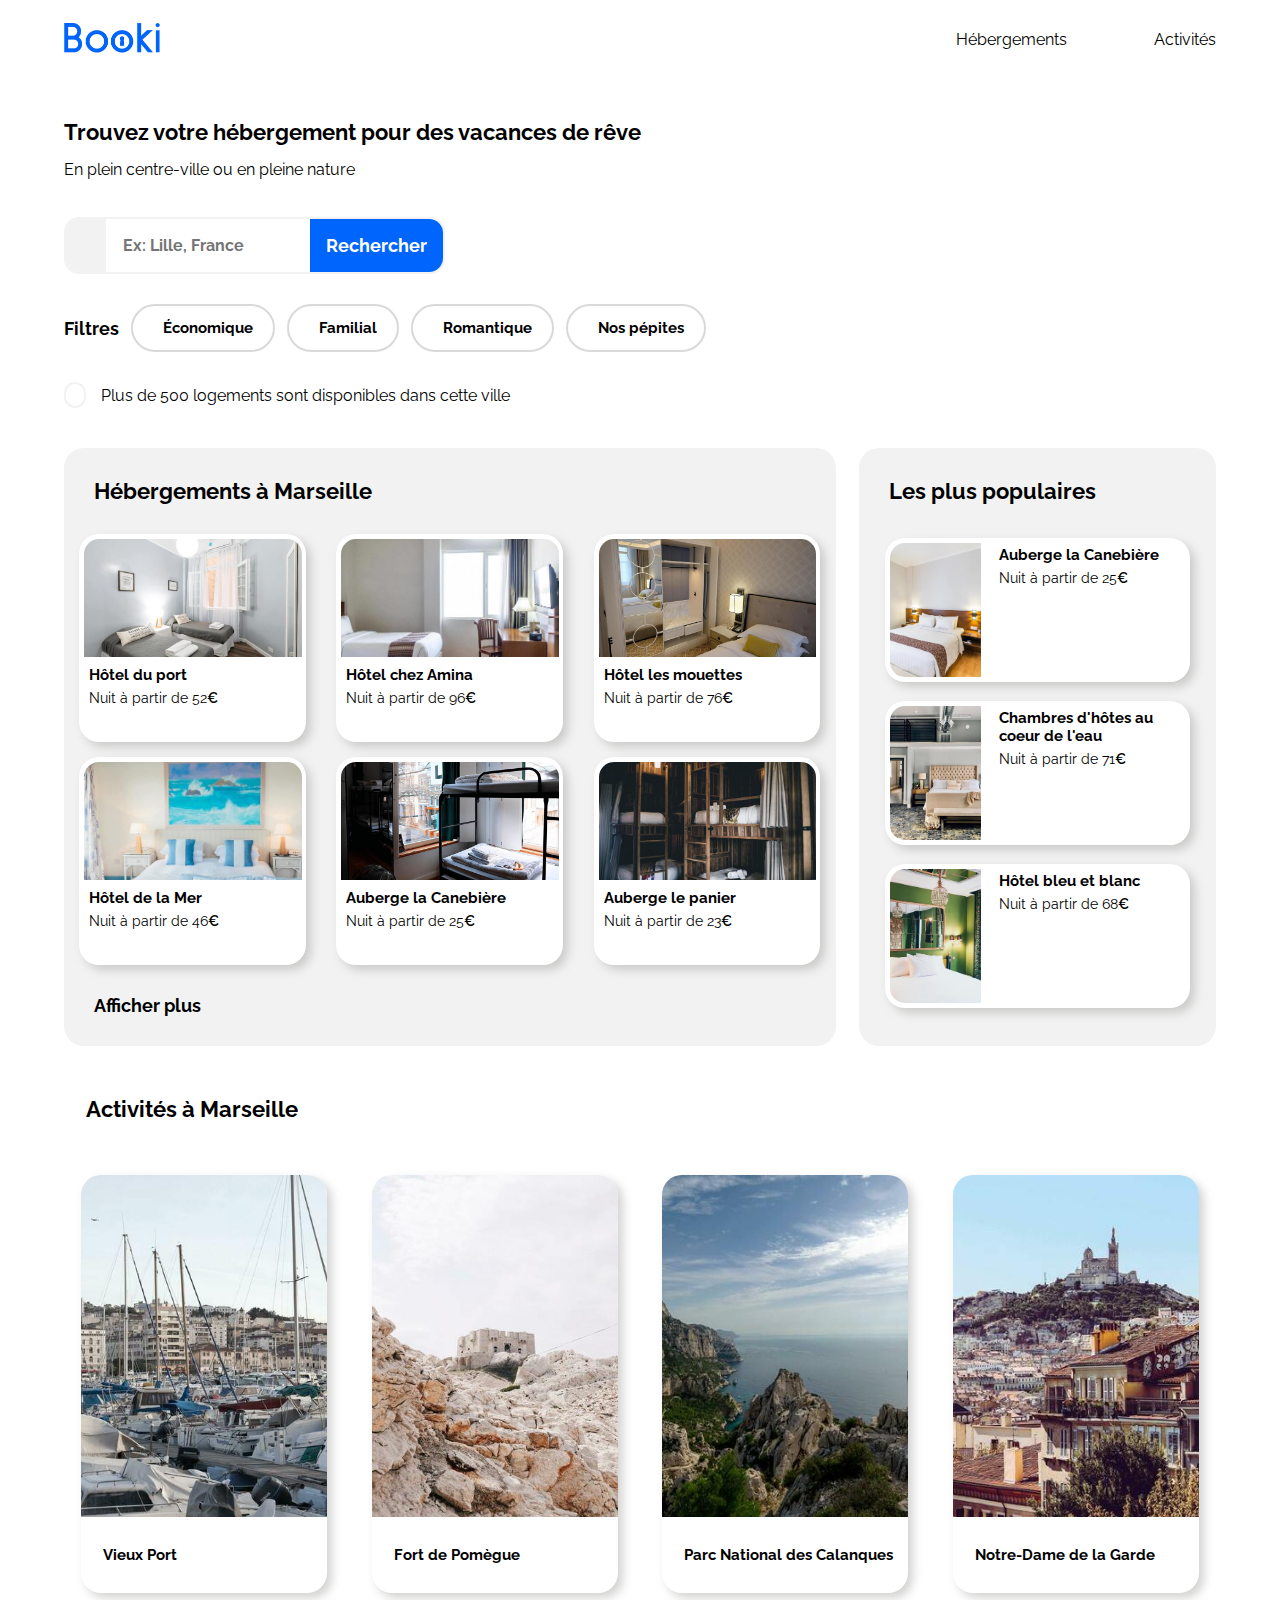
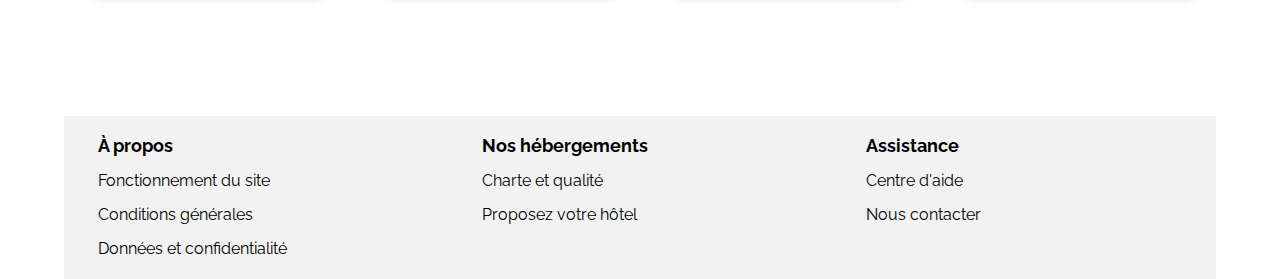
==== index.html @ 296f61d5 "Rename index_P1.html to index.html" ====
<!DOCTYPE html>

    <html lang="fr">

    <head>
        <meta charset="UTF-8">
        <meta name="viewport" content="width=device-width, initial-scale=1.0">
        <title>Booki - Hébergements et activités</title>
        <link href="styles_P1.css" rel="stylesheet">
        <link rel="preconnect" href="https://fonts.googleapis.com">
        <link rel="preconnect" href="https://fonts.gstatic.com" crossorigin>
        <link href="https://fonts.googleapis.com/css2?family=Raleway:wght@300;400;500;600;700&display=swap" rel="stylesheet">
        <link rel="stylesheet" href="https://cdnjs.cloudflare.com/ajax/libs/font-awesome/6.4.0/css/all.min.css" integrity="sha512-iecdLmaskl7CVkqkXNQ/ZH/XLlvWZOJyj7Yy7tcenmpD1ypASozpmT/E0iPtmFIB46ZmdtAc9eNBvH0H/ZpiBw==" crossorigin="anonymous" referrerpolicy="no-referrer">

    </head>
    <body>
        <header>
            <nav class="nav_barre">
                <div>
                    <a href="index_P1.html">
                        <img src="images/logo/Booki.png" alt="logo de l'entreprise Booki" class="logo">
                    </a>
                </div>
                <ul class="onglets">
                    <li><a href="#hebergements">Hébergements</a></li>
                    <li><a href="#activites">Activités</a></li>
                </ul>
            </nav>
        </header>
        <main>
            <section class="section-1">
                <div>
                    <h1>Trouvez votre hébergement pour des vacances de rêve</h1>
                    <p>En plein centre-ville ou en pleine nature</p><br>
                </div><br>
                <form method="get">
                    <i class="fa-solid icon-black fa-location-dot fa-lg"></i>
                    <label for="ville"></label>
                    <input class="border" type="text" name="ville" id="ville" placeholder="Ex: Lille, France" size="25" maxlength="25">
                    <input class="cta" type="submit" value="Rechercher">
                    <div class="cta-magnifying-glass">
                        <input type="submit" value="">
                        <i class="fa-solid fa-magnifying-glass fa-lg"></i>
                    </div>
                </form>

                <div class="mes-filtres">
                    <h3>Filtres</h3>
                    <div class="filtre-flexbox">
                        <button type="button"><i class="fa-solid icon-blue fa-money-bill-wave filter-color fa-lg"></i>Économique</button>
                        <button type="button"><i class="fa-solid icon-blue fa-person fa-lg"></i>Familial</button>
                    </div>
                    <div class="filtre-flexbox">
                        <button type="button"><i class="fa-solid icon-blue fa-heart fa-lg"></i>Romantique</button>
                        <button type="button"><i class="fa-solid icon-blue fa-fire fa-lg"></i>Nos pépites</button>
                    </div> 
                </div>

                <div class="point-info">
                    <i class="fa-solid fa-info fa-sm icon-blue"></i>
                    <p>  Plus de 500 logements sont disponibles dans cette ville</p>
                </div>
            </section>

            <section class="section-2">
                <div class="div-hebergement" id="hebergements">
                    <h2>Hébergements à Marseille</h2>
                    <div class="card-photos-hotels">
                        <a href="#" class="card1">
                            <article>
                                <img src="images/herbergements/fred-kleber.jpg" alt="Hôtel du port à Marseille">
                                <div class="text-card">
                                    <h5>Hôtel du port</h5>
                                    <p>Nuit à partir de 52<strong>€</strong></p>
                                    <div><i class="fa-solid icon-blue fa-star fa-sm"></i><i class="fa-solid icon-blue fa-star fa-sm"></i><i class="fa-solid icon-blue fa-star fa-sm"></i><i class="fa-solid icon-blue fa-star fa-sm icon-blue"></i><i class="fa-solid fa-star fa-sm icon-grey"></i></div>
                                </div>
                            </article>
                        </a>
                        <a href="#" class="card2">
                            <article>
                                <img src="images/herbergements/febrian-zakaria.jpg" alt="Hôtel chez Amina à Marseille">
                                <div class="text-card">
                                    <h5>Hôtel chez Amina</h5>
                                    <p>Nuit à partir de 96<strong>€</strong></p>
                                <div><i class="fa-solid icon-blue fa-star fa-sm"></i><i class="fa-solid icon-blue fa-star fa-sm"></i><i class="fa-solid icon-blue fa-star fa-sm"></i><i class="fa-solid icon-blue fa-star fa-sm"></i><i class="fa-solid fa-star fa-sm icon-grey"></i></div>
                                </div>
                            </article>
                        </a>
                        <a href="#" class="card3">
                            <article>
                                <img src="images/herbergements/reisetopia.jpg" alt="Hôtel les mouettes à Marseille">
                                <div class="text-card">
                                    <h5>Hôtel les mouettes</h5>
                                    <p>Nuit à partir de 76<strong>€</strong></p>
                                    <div><i class="fa-solid icon-blue fa-star fa-sm"></i><i class="fa-solid icon-blue fa-star fa-sm"></i><i class="fa-solid icon-blue fa-star fa-sm"></i><i class="fa-solid icon-blue fa-star fa-sm"></i><i class="fa-solid fa-star fa-sm icon-grey"></i></div>
                                </div>
                            </article>
                        </a>
                        <a href="#" class="card4">
                            <article>
                                <img src="images/herbergements/annie-spratt.jpg" alt="Hôtel de la mer à Marseille">
                                <div class="text-card">    
                                    <h5>Hôtel de la Mer</h5>
                                    <p>Nuit à partir de 46<strong>€</strong></p>
                                    <div><i class="fa-solid icon-blue fa-star fa-sm"></i><i class="fa-solid icon-blue fa-star fa-sm"></i><i class="fa-solid icon-blue fa-star fa-sm"></i><i class="fa-solid icon-blue fa-star fa-sm"></i><i class="fa-solid fa-star fa-sm icon-grey"></i></div>
                                </div>
                            </article>
                        </a>
                        <a href="#" class="card5">
                            <article>
                                <img src="images/herbergements/marcus-loke.jpg" alt="Auberge de la Canebière">
                                <div class="text-card">    
                                    <h5>Auberge la Canebière</h5>
                                    <p>Nuit à partir de 25<strong>€</strong></p>
                                    <div><i class="fa-solid icon-blue fa-star fa-sm"></i><i class="fa-solid icon-blue fa-star fa-sm"></i><i class="fa-solid icon-blue fa-star fa-sm"></i><i class="fa-solid icon-blue fa-star fa-sm"></i><i class="fa-solid fa-star fa-sm icon-grey"></i></div>
                                </div>
                            </article>
                            </a>
                        <a href="#" class="card6">
                            <article>
                                <img src="images/herbergements/nicate-lee.jpg" alt="Auberge le panier à Marseille">
                                <div class="text-card">    
                                    <h5>Auberge le panier</h5>
                                    <p>Nuit à partir de 23<strong>€</strong></p>
                                    <div><i class="fa-solid icon-blue fa-star fa-sm"></i><i class="fa-solid icon-blue fa-star fa-sm"></i><i class="fa-solid icon-blue fa-star fa-sm"></i><i class="fa-solid icon-blue fa-star fa-sm"></i><i class="fa-solid fa-star fa-sm icon-grey"></i></div>
                                </div>
                            </article>
                        </a>
                    </div>
                    <h3>Afficher plus</h3>
                </div>
                <div class="div-populaires">
                    <div class="title-right">
                        <h2>Les plus populaires</h2>
                        <i class="fa-solid icon-blue fa-chart-line fa-xl"></i>
                    </div>
                    <div class="card-droite">
                        <a href="#">
                            <article>
                                <img src="images/herbergements/febrian-zakaria2.jpg" alt="Hôtel bleu et blanc à Marseille">
                                <div class="texte-card-droite">   
                                    <div>
                                        <h5>Auberge la Canebière</h5>
                                        <p>Nuit à partir de 25<strong>€</strong></p>
                                    </div>
                                <div><i class="fa-solid icon-blue fa-star fa-sm "></i><i class="fa-solid icon-blue fa-star fa-sm"></i><i class="fa-solid icon-blue fa-star fa-sm"></i><i class="fa-solid icon-blue fa-star fa-sm"></i><i class="fa-solid fa-star fa-sm icon-grey"></i></div>
                                </div>
                            </article>
                        </a>
                        <a href="#">
                            <article>
                                <img src="images/herbergements/aw-creative.jpg" alt="Chambres d'hôtes au coeur de l'eau à Marseille">
                                <div class="texte-card-droite">   
                                    <div>
                                        <h5>Chambres d'hôtes au coeur de l'eau</h5>
                                        <p>Nuit à partir de 71<strong>€</strong></p>
                                    </div>
                                    <div><i class="fa-solid icon-blue fa-star fa-sm"></i><i class="fa-solid icon-blue fa-star fa-sm"></i><i class="fa-solid icon-blue fa-star fa-sm"></i><i class="fa-solid icon-blue fa-star fa-sm"></i><i class="fa-solid fa-star fa-sm icon-grey"></i></div>
                                </div>
                            </article>
                        </a>
                        <a href="#">
                            <article>
                                <img src="images/herbergements/emile-guillemot.jpg" alt="Auberge la Canebière à Marseille">
                                <div class="texte-card-droite">
                                    <div>
                                        <h5>Hôtel bleu et blanc</h5>
                                        <p>Nuit à partir de 68<strong>€</strong></p>
                                    </div>
                                    <div><i class="fa-solid icon-blue fa-star fa-sm"></i><i class="fa-solid icon-blue fa-star fa-sm"></i><i class="fa-solid icon-blue fa-star fa-sm"></i><i class="fa-solid icon-blue fa-star fa-sm"></i><i class="fa-solid fa-star fa-sm icon-grey"></i></div>
                                </div>
                            </article>
                        </a>    
                    </div>
                </aside>
            </section>

            <section class="section-3">
                <h2 id="activites">Activités à Marseille</h2>
                <div class="liens-activites">
                    <a href="#" class="photos-titres-section3">
                        <img src="images/activites/reno-laithienne.jpg" alt="Vieux Port de Marseille">
                        <h5>Vieux Port</h5>
                    </a>
                    <a href="#" class="photos-titres-section3">
                        <img src="images/activites/paul-hermann.jpg" alt="Fort de Pomègue à Marseille">
                        <h5>Fort de Pomègue</h5>
                    </a>
                    <a href="#" class="photos-titres-section3">
                        <img src="images/activites/kilyan-sockalingum.jpg" alt="Parc National des Calanques à Marseille">
                        <h5>Parc National des Calanques</h5>
                    </a>
                    <a href="#" class="photos-titres-section3">
                        <img src="images/activites/florian-wehde.jpg" alt="Notre-Dame de la Garde à Marseille">
                        <h5>Notre-Dame de la Garde</h5>
                    </a>
                </div>
            </section>
        </main>
        <footer>
            <div class="div-footer">
                <h3>À propos</h3>
                <p>Fonctionnement du site</p>
                <p>Conditions générales</p>
                <p>Données et confidentialité</p>
            </div>
            <div class="div-footer">
                <h3>Nos hébergements</h3>
                <p>Charte et qualité</p>
                <p>Proposez votre hôtel</p>
            </div>
            <div class="div-footer">
                <h3>Assistance</h3>
                <p>Centre d'aide</p>
                <p>Nous contacter</p>
            </div>    
        </footer>
    </body>
    </html>
---- styles_P1.css ----
* {
    font-family: 'Raleway', sans-serif;
    margin : 0;
}

body {
    font-family: 'Raleway', sans-serif;
    margin:auto;
}

main {
    padding-bottom: 30px;
}

h1 {
    font-size: 22px;
    font-weight: 700;
}

h2 {
    font-size: 22px;
    font-weight: 700;
}

h3 {
    font-size: 18px;
    font-weight: 700;
}

h4 {
    font-size: 17px;
    font-weight: 700;
}

h5 {
    font-size: 15.4px;
    font-weight: 700;
}

p {
    font-size: 16px;
    font-weight: 400;
}

strong {
    font-weight: 600;
}

.icon-blue {
    color: #0065FC;
}

.icon-black {
    color: #000000;
}

.icon-grey {
    color: #f5f5f5;
}

.logo {
    height: 30px;
}

.nav_barre {
    width: 90%;
    height: 79px;
    display: flex;
    flex-direction: row;
    justify-content: space-between;
    align-items: center;
    margin: auto;
}

ul {
    width: 260px;
    display:flex;
    flex-direction: row;
    justify-content: space-between;
    align-items: center;
    list-style-type :none;
    padding: 0;
}

li :hover {
    color : #0065FC;
    padding-top: 28px;
    border-top :2px #0065FC solid;
}

a {
    text-decoration: none;
    color: black;
}

.section-1 {
    width: 90%;
    margin: auto;
    padding-top: 40px;
}

.section-1 h1 {
    padding-bottom: 15px;
}

form {
    width: 377px;
    display: flex;
    border-radius: 15px;
    border: 2px solid #F2F2F2;
}

.border {
    width: 50%;
    padding: 17px;
    border: none;
    font-size: 16px;
    font-weight: 700;
}

.fa-location-dot {
    background-color: #F2F2F2;
    border-top-left-radius: 13px;
    border-bottom-left-radius: 13px;
    padding: 25px 20px 25px 20px;
}

.fa-info {
    size: 3px;
    border: 2px solid #F2F2F2;
    padding: 11px 9px 11px 9px;
    border-radius: 80px;
}

.cta {
    background-color: #0065FC;
    font-weight: 700;
    font-size: 18px;
    color: white;
    border: none;
    border-top-right-radius: 14px;
    border-bottom-right-radius: 14px;
    padding: 16px;
    width: 38%;
}

.mes-filtres button {
    padding: 13px 20px 13px 20px;
    background: white;
    border-radius: 40px;
    font-family: 'Raleway', sans-serif;
    font-size: 15px;
    font-weight: 700;
    display: inline-block;
    color:black;
    text-decoration: none;
    outline: none;
    border: 2px solid #dad9d9;
}

.mes-filtres button:hover {
    background-color: #DEEBFF;
}

.mes-filtres {
    display: flex;
    flex-direction: row; 
    gap: 12px;
    align-items: center;
    font-weight: 800;
    padding: 30px 0px 30px 0px;
}

.filtre-flexbox {
    display: flex;
    gap: 12px;
}

.mes-filtres i {
    padding-right: 10px;
}

.point-info {
    display: flex;
    flex-direction: row;
    align-items: center;
    padding-bottom: 20px;
}

.point-info p {
    padding-left: 15px;
}

.section-2 {
    width: 90%;
    display: flex;
    flex-direction: row;
    justify-content: space-between;
    flex-wrap: wrap;
    margin: auto;
    padding-top: 20px;
}

.div-hebergement {
    width: 67%;
    display: flex;
    flex-direction: column;
    align-items: flex-start;
    background-color: #F2F2F2;
    border-radius: 20px;
}

.div-hebergement h2, .div-hebergement h3 {
    margin: 30px;
    padding: inherit;
}

.card-photos-hotels a {
    width: 30%;
    height: 208px;
    display: flex;
    flex-direction: column;
    border: none;
    border-radius: 20px;
    background-color: white;
    box-shadow: 5px 5px 10px rgba(144, 144, 142, 0.4);
    font-family: 'Raleway', sans-serif;
}

.card-photos-hotels img {
    object-fit: cover;
    width: 96%;
    height: 118px;
    border-top-left-radius: 20px;
    border-top-right-radius: 20px;
    padding: 5px;
}

.card-photos-hotels {
    width: 98%;
    display: flex;
    flex-direction: row;
    gap: 15px;
    margin: auto;
    justify-content: space-around;
    flex-wrap:wrap;
}

.card-photos-hotels p {
    font-size: 14px;
    font-weight: 400;
}

.text-card {
    display: flex;
    flex-direction: column;
    justify-content: space-between;
    align-items: flex-start;
    margin: 0px 7px 7px 7px;
    padding-left: 3px;
    gap: 6px;
}

.div-populaires {
    width: 31%;
    background-color:#F2F2F2;
    border-radius: 20px;
    display: flex;
    flex-direction: column;
    align-items: center;
    justify-content: space-between;
}

.card-droite {
    width: 95%;
    height: 490px;
    display: flex; 
    flex-direction: column;
    padding-bottom: 28px;
    justify-content: space-around;
}

.card-droite article {
    width: 90%;
    height: 144px;
    display: flex;
    flex-direction: row;
    border-radius: 20px;
    background-color: white;
    box-shadow: 5px 5px 10px rgba(144, 144, 142, 0.4);
    font-family: 'Raleway', sans-serif;
    margin: auto;
}

.card-droite img {
    object-fit: cover;
    width: 30%;
    height: 93%;
    padding: 5px 0px 5px 5px;
    border-bottom-left-radius: 20px;
    border-top-left-radius: 20px;
}

.texte-card-droite {
    display: flex;
    flex-direction: column;
    align-items: flex-start;
    padding-left: 10px;
    justify-content: space-between;
    margin: 8px;
}

.texte-card-droite p {
    padding-top: 6px;
    font-size: 14px;
}

.title-right {
    width: 83%;
    height: 26px;
    display: flex;
    flex-direction: row;
    align-items: center;
    justify-content: space-between;
    padding: 30px 20px 0px 20px;
}

.section-3 {
    width: 92%;
    height: 520px;
    display: flex;
    flex-direction: column;
    margin: auto;
    align-items: flex-start;
    justify-content: space-around;
    padding: 50px 0px 70px 0px;
}

.section-3 h2 {
    padding: 0px 0px 30px 35px;
}

.liens-activites {
    width: 95%;
    display: flex;
    flex-direction: row;
    justify-content: space-between;
    border-radius: 20px;
    flex-wrap: wrap;
    margin: auto;
}

.liens-activites img {
    object-fit: cover;
    width: 100%;
    height: 82%;
    border-top-left-radius: 20px;
    border-top-right-radius: 20px;
}

.photos-titres-section3 {
    display:flex;
    flex-wrap: wrap;
    width: 22%;
    height: 100%;
    box-shadow: 5px 5px 10px rgba(144, 144, 142, 0.4);
    border-radius: 20px;
}

.photos-titres-section3 h5 {
    padding-left: 7px;
    margin: 15px;
}

footer {
    width: 90%;
    height: 163px;
    display: flex;
    flex-direction: row;
    background-color: #F2F2F2;
    margin:auto;
}

.div-footer {
    padding: 19px;
    width: 95%;
    display: flex;
    flex-direction: column;
    align-items: flex-start;
}

.div-footer h3, .div-footer p {
    padding: 0px 0px 15px 15px;
}


@media all and (min-width: 1440px){
    body {
        width: 1440px;
    }
}

@media all and (min-width: 768px) {
    .cta-magnifying-glass {
        display: none;
    }
}

@media all and (min-width: 768px) and (max-width: 1024px) {    
    h3 {
        font-size: 16px;
    }

    .section-2 {
        flex-direction: column;
        gap: 50px;
    }

    .card-droite {
        flex-direction: row;
    }

    .div-hebergement {
        width: 100%;
    }

    .card-photos-hotels img {
        padding: 4.5px;
    }

    .title-right {
        width: 93%;
        padding: 20px 20px 0px 20px
    }

    .div-populaires {
        width: 100%;
        height: 252px;
        align-items: flex-start;
    }

    .card-droite {
        width: 100%;
        padding-bottom: inherit;
        padding-top: 25px;
    }

    .card-droite a {
        width: 34%;
        height: 146px;
    }

    .card-droite img {
        width: 91px;
    }

    .section-3 {
        padding-top: 50px;
        width: 85%;
        height: 390px;
    }

    .section-3 h2 {
        padding: 0px;
    }

    .photos-titres-section3 {
        width: 23%;
        height: 270px;
    }

    .liens-activites {
        width: 100%;
    }

    .liens-activites img {
        width: 100%;
        height: 75%;
    }
}

@media all and (max-width: 768px) {    
    h4 {
        font-size: 14px;
    }

    header {
        width: 100%;
    }

    .nav_barre {
        height: 115px;
        width: 100%;
        flex-direction: column;
    }

    .nav_barre div {
        padding: 30px;
    }

    ul {
        width:100%;
        height: 36px;
        align-items: flex-start;
    }

    li {
        width: 50%;
        display: inline-flex;
        justify-content: space-around;
    }

    .logo {
        height: 19px;
    }

    li :hover {
        width: 100%;
        border-bottom: 2px #0065FC solid;
        border-top: none;
        display: inline-flex;
        justify-content: space-around;
        padding: 0px 0px 13px 0px
    }

    form {
        width: 100%;
    }

    .border {
        width: inherit;
    }
    
    .cta {
        display: none;
    }

    .cta-magnifying-glass {
        width: 52px;
        height: 52px;
        color: #ffffff;
        background-color: #0065FC;
        border-radius: 13px;
        border: none;
    }

    .cta-magnifying-glass input {
        display: none;
    }

    .fa-magnifying-glass {
        color: #ffffff;
        padding: 25px 20px 25px 17px;
    }

    .mes-filtres {
        flex-direction: column;
        align-items: flex-start;
        height: 161px;
        justify-content: space-around;
    }

    .filtre-flexbox{
        width: 100%;
    }

    button {
        width: 49%;
    }

    .section-1 {
        padding-top: 40px;
    }

    .section-2 {
        width: 100%;
        flex-direction: column-reverse;
        gap: 15px;
    }

    .div-populaires {
        width: 100%;
        height: 579px;
        border-radius: inherit;
    }

    .div-hebergement {
        width: 100%;
        background-color: white;
    }

    .title-right {
        width: 90%;
        padding-bottom: 20px;
    }

    .card-droite {
        width: 100%;
    }

    .card-photos-hotels {
        width: 92%;
        flex-direction: column;
    }

    .card-photos-hotels a {
        width: 100%;
    }

    .card-photos-hotels img{
        width: 97%;
        padding-left: 6px;
    }

    .text-card {
        padding-left: 10px;
    }

    .section-3 {
        padding: inherit;
        padding-top: 20px;
        width: 90%;
        height: 975px;
    }

    .section-3 h2 {
        padding: 0px 0px 0px 10px;
    }

    .liens-activites {
        width: 98%;
        height: 90%;
        flex-direction: column;
    }

    .photos-titres-section3 {
        width: 100%; 
        height: 200px;
    }

    .liens-activites img {
        height: 75%;
    }

    footer {
        width: 100%;
        height: inherit;
        flex-direction: column;
    }

    .div-footer h2, .div-footer p {
        padding-bottom: inherit;
    }

    /* Pour l'ordre des cartes, comme sur la mquette */

    .card1 {
        order: 1;
    }

    .card2 {
        order: 6;
    }

    .card3 {
        order: 3;
    }
    
    .card4 {
        order: 4;
    }

    .card5 {
        order: 2;
    }
    
    .card6 {
        order: 5;
    }
}
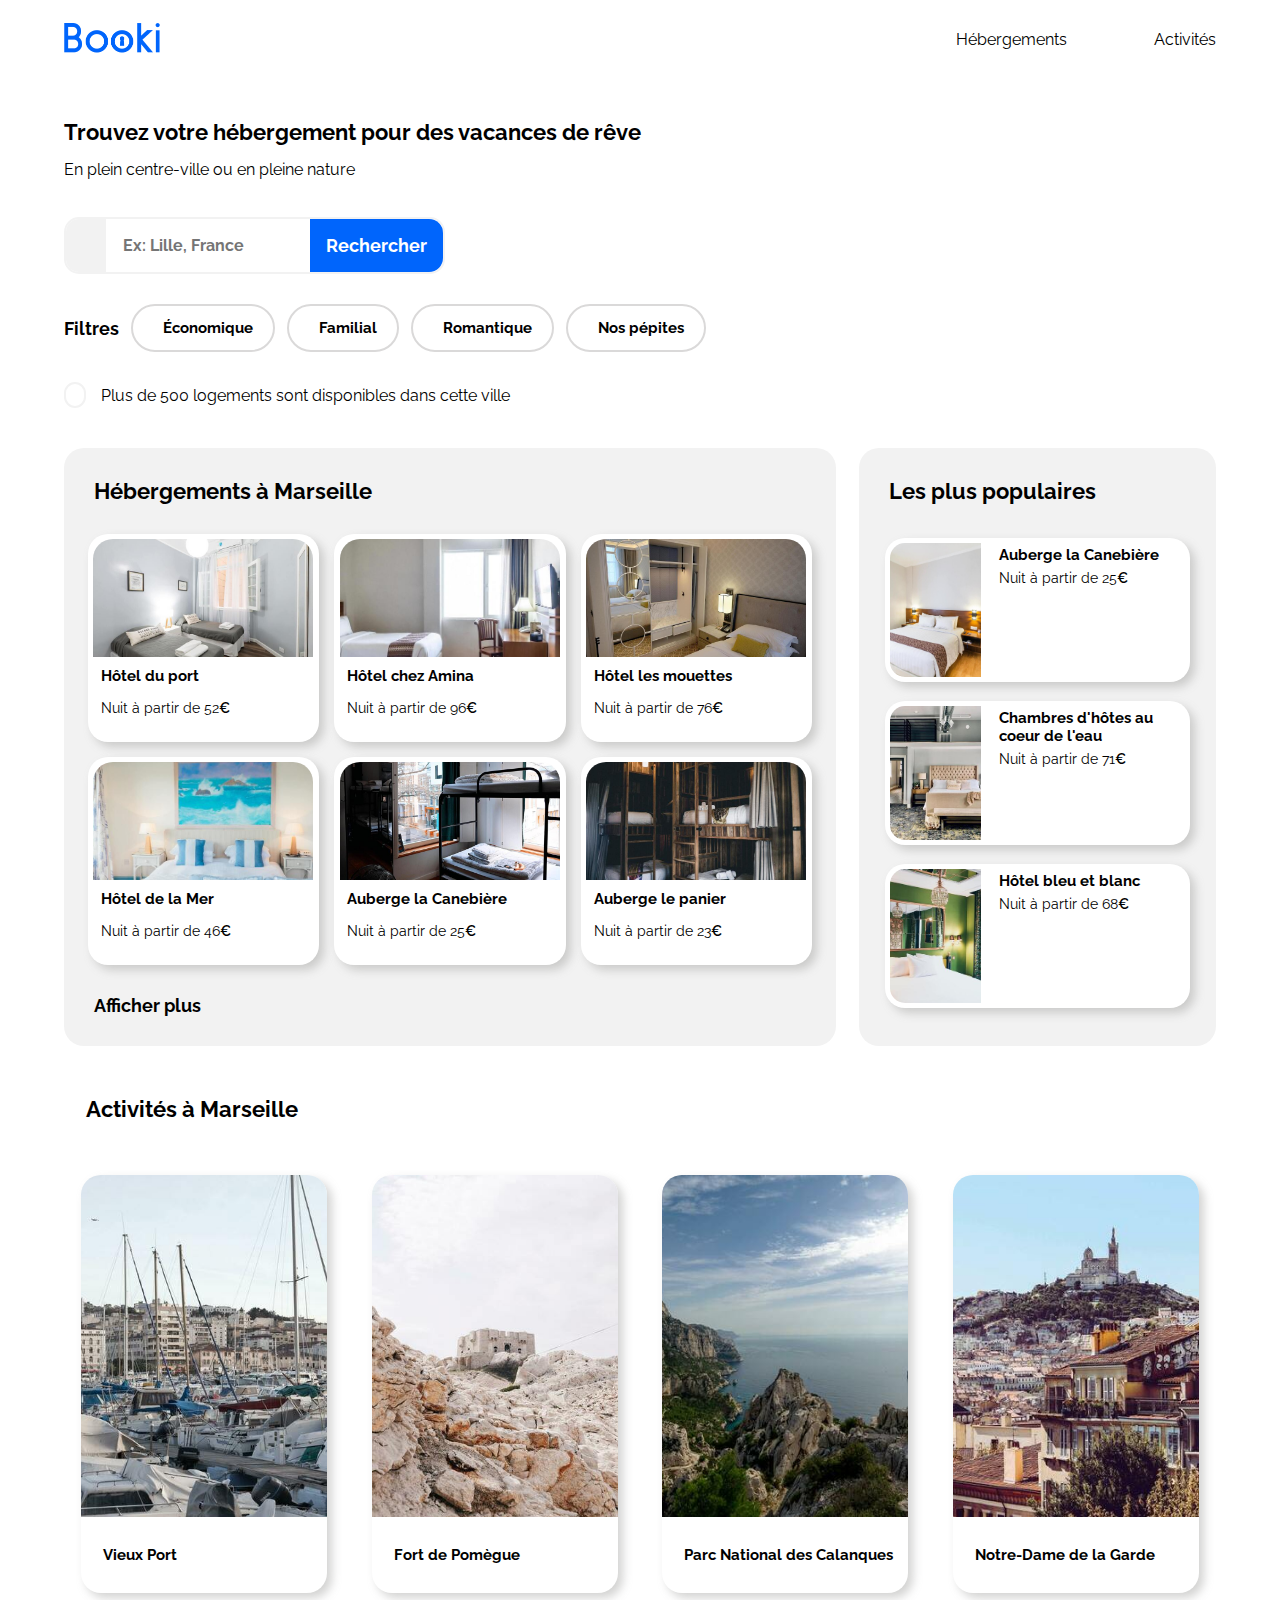
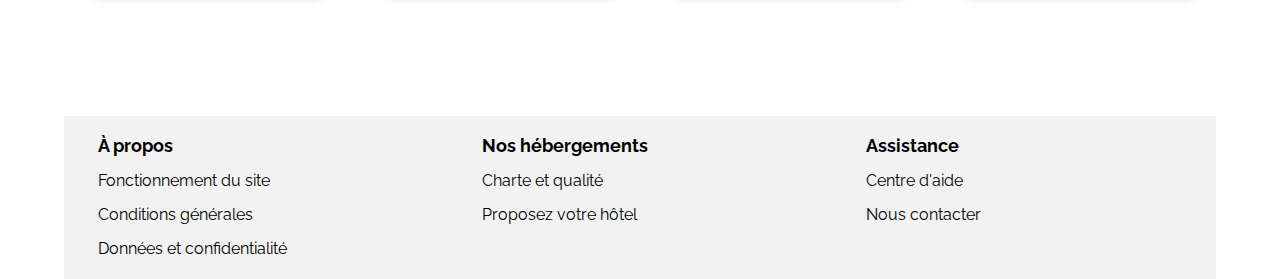
==== commit 5d5cfe58: "Dernieres modif avant dernier push" ====
--- a/index.html
+++ b/index.html
@@ -6,7 +6,7 @@
         <meta charset="UTF-8">
         <meta name="viewport" content="width=device-width, initial-scale=1.0">
         <title>Booki - Hébergements et activités</title>
-        <link href="styles_P1.css" rel="stylesheet">
+        <link href="CSS/style.css" rel="stylesheet">
         <link rel="preconnect" href="https://fonts.googleapis.com">
         <link rel="preconnect" href="https://fonts.gstatic.com" crossorigin>
         <link href="https://fonts.googleapis.com/css2?family=Raleway:wght@300;400;500;600;700&display=swap" rel="stylesheet">
@@ -17,7 +17,7 @@
         <header>
             <nav class="nav_barre">
                 <div>
-                    <a href="index_P1.html">
+                    <a href="index.html">
                         <img src="images/logo/Booki.png" alt="logo de l'entreprise Booki" class="logo">
                     </a>
                 </div>
@@ -216,4 +216,4 @@
             </div>    
         </footer>
     </body>
-    </html>
+</html>--- a/CSS/style.css
+++ b/CSS/style.css
@@ -0,0 +1,689 @@
+* {
+    font-family: 'Raleway', sans-serif;
+    margin : 0;
+}
+
+body {
+    font-family: 'Raleway', sans-serif;
+    margin:auto;
+}
+
+main {
+    padding-bottom: 30px;
+}
+
+h1 {
+    font-size: 22px;
+    font-weight: 700;
+}
+
+h2 {
+    font-size: 22px;
+    font-weight: 700;
+}
+
+h3 {
+    font-size: 18px;
+    font-weight: 700;
+}
+
+h4 {
+    font-size: 17px;
+    font-weight: 700;
+}
+
+h5 {
+    font-size: 15.4px;
+    font-weight: 700;
+}
+
+p {
+    font-size: 16px;
+    font-weight: 400;
+}
+
+strong {
+    font-weight: 600;
+}
+
+.icon-blue {
+    color: #0065FC;
+}
+
+.icon-black {
+    color: #000000;
+}
+
+.icon-grey {
+    color: #f5f5f5;
+}
+
+.logo {
+    height: 30px;
+}
+
+.nav_barre {
+    width: 90%;
+    height: 79px;
+    display: flex;
+    flex-direction: row;
+    justify-content: space-between;
+    align-items: center;
+    margin: auto;
+}
+
+ul {
+    width: 260px;
+    display:flex;
+    flex-direction: row;
+    justify-content: space-between;
+    align-items: center;
+    list-style-type :none;
+    padding: 0;
+}
+
+li :hover {
+    color : #0065FC;
+    padding-top: 28px;
+    border-top :2px #0065FC solid;
+}
+
+a {
+    text-decoration: none;
+    color: black;
+}
+
+.section-1 {
+    width: 90%;
+    margin: auto;
+    padding-top: 40px;
+}
+
+.section-1 h1 {
+    padding-bottom: 15px;
+}
+
+form {
+    width: 377px;
+    display: flex;
+    border-radius: 15px;
+    border: 2px solid #F2F2F2;
+}
+
+.border {
+    width: 50%;
+    padding: 17px;
+    border: none;
+    font-size: 16px;
+    font-weight: 700;
+}
+
+.fa-location-dot {
+    background-color: #F2F2F2;
+    border-top-left-radius: 13px;
+    border-bottom-left-radius: 13px;
+    padding: 25px 20px 25px 20px;
+}
+
+.fa-info {
+    size: 3px;
+    border: 2px solid #F2F2F2;
+    padding: 11px 9px 11px 9px;
+    border-radius: 80px;
+}
+
+.cta {
+    background-color: #0065FC;
+    font-weight: 700;
+    font-size: 18px;
+    color: white;
+    border: none;
+    border-top-right-radius: 14px;
+    border-bottom-right-radius: 14px;
+    padding: 16px;
+    width: 38%;
+}
+
+.mes-filtres button {
+    padding: 13px 20px 13px 20px;
+    background: white;
+    border-radius: 40px;
+    font-family: 'Raleway', sans-serif;
+    font-size: 15px;
+    font-weight: 700;
+    display: inline-block;
+    color:black;
+    text-decoration: none;
+    outline: none;
+    border: 2px solid #dad9d9;
+}
+
+.mes-filtres button:hover {
+    background-color: #DEEBFF;
+}
+
+.mes-filtres {
+    display: flex;
+    flex-direction: row; 
+    gap: 12px;
+    align-items: center;
+    font-weight: 800;
+    padding: 30px 0px 30px 0px;
+}
+
+.filtre-flexbox {
+    display: flex;
+    gap: 12px;
+}
+
+.mes-filtres i {
+    padding-right: 10px;
+}
+
+.point-info {
+    display: flex;
+    flex-direction: row;
+    align-items: center;
+    padding-bottom: 20px;
+}
+
+.point-info p {
+    padding-left: 15px;
+}
+
+.section-2 {
+    width: 90%;
+    display: flex;
+    flex-direction: row;
+    justify-content: space-between;
+    flex-wrap: wrap;
+    margin: auto;
+    padding-top: 20px;
+}
+
+.div-hebergement {
+    width: 67%;
+    display: flex;
+    flex-direction: column;
+    align-items: flex-start;
+    background-color: #F2F2F2;
+    border-radius: 20px;
+}
+
+.div-hebergement h2, .div-hebergement h3 {
+    margin: 30px;
+    padding: inherit;
+}
+
+.card-photos-hotels a {
+    width: 30%;
+    height: 208px;
+    display: flex;
+    flex-direction: column;
+    border: none;
+    border-radius: 20px;
+    background-color: white;
+    box-shadow: 5px 5px 10px rgba(144, 144, 142, 0.4);
+    font-family: 'Raleway', sans-serif;
+}
+
+.card-photos-hotels article {
+    width: 100%;
+    display: flex;
+    flex-direction: column;
+    align-items: center;
+    justify-content: space-around;
+    height: 100%;
+}
+
+.card-photos-hotels img {
+    object-fit: cover;
+    width: 95%;
+    height: 118px;
+    border-top-left-radius: 20px;
+    border-top-right-radius: 20px;
+}
+
+.card-photos-hotels {
+    width: 100%;
+    display: flex;
+    flex-direction: row;
+    gap: 15px;
+    margin: auto;
+    justify-content: center;
+    flex-wrap:wrap;
+}
+
+.card-photos-hotels p {
+    font-size: 14px;
+    font-weight: 400;
+}
+
+.text-card {
+    width: 90%;
+    display: flex;
+    flex-direction: column;
+    justify-content: space-between;
+    align-items: flex-start;
+    margin: 0px 7px 7px 7px;
+    padding-left: 3px;
+    gap: 6px;
+    height: 30%;
+}
+
+.div-populaires {
+    width: 31%;
+    background-color:#F2F2F2;
+    border-radius: 20px;
+    display: flex;
+    flex-direction: column;
+    align-items: center;
+    justify-content: space-between;
+}
+
+.card-droite {
+    width: 95%;
+    height: 490px;
+    display: flex; 
+    flex-direction: column;
+    padding-bottom: 28px;
+    justify-content: space-around;
+}
+
+.card-droite article {
+    width: 90%;
+    height: 144px;
+    display: flex;
+    flex-direction: row;
+    border-radius: 20px;
+    background-color: white;
+    box-shadow: 5px 5px 10px rgba(144, 144, 142, 0.4);
+    font-family: 'Raleway', sans-serif;
+    margin: auto;
+}
+
+.card-droite img {
+    object-fit: cover;
+    width: 30%;
+    height: 93%;
+    padding: 5px 0px 5px 5px;
+    border-bottom-left-radius: 20px;
+    border-top-left-radius: 20px;
+}
+
+.texte-card-droite {
+    display: flex;
+    flex-direction: column;
+    align-items: flex-start;
+    padding-left: 10px;
+    justify-content: space-between;
+    margin: 8px;
+}
+
+.texte-card-droite p {
+    padding-top: 6px;
+    font-size: 14px;
+}
+
+.title-right {
+    width: 83%;
+    height: 26px;
+    display: flex;
+    flex-direction: row;
+    align-items: center;
+    justify-content: space-between;
+    padding: 30px 20px 0px 20px;
+}
+
+.section-3 {
+    width: 92%;
+    height: 520px;
+    display: flex;
+    flex-direction: column;
+    margin: auto;
+    align-items: flex-start;
+    justify-content: space-around;
+    padding: 50px 0px 70px 0px;
+}
+
+.section-3 h2 {
+    padding: 0px 0px 30px 35px;
+}
+
+.liens-activites {
+    width: 95%;
+    display: flex;
+    flex-direction: row;
+    justify-content: space-between;
+    border-radius: 20px;
+    flex-wrap: wrap;
+    margin: auto;
+}
+
+.liens-activites img {
+    object-fit: cover;
+    width: 100%;
+    height: 82%;
+    border-top-left-radius: 20px;
+    border-top-right-radius: 20px;
+}
+
+.photos-titres-section3 {
+    display:flex;
+    flex-wrap: wrap;
+    width: 22%;
+    height: 100%;
+    box-shadow: 5px 5px 10px rgba(144, 144, 142, 0.4);
+    border-radius: 20px;
+}
+
+.photos-titres-section3 h5 {
+    padding-left: 7px;
+    margin: 15px;
+}
+
+footer {
+    width: 90%;
+    height: 163px;
+    display: flex;
+    flex-direction: row;
+    background-color: #F2F2F2;
+    margin:auto;
+}
+
+.div-footer {
+    padding: 19px;
+    width: 95%;
+    display: flex;
+    flex-direction: column;
+    align-items: flex-start;
+}
+
+.div-footer h3, .div-footer p {
+    padding: 0px 0px 15px 15px;
+}
+
+
+@media all and (min-width: 1440px){
+    body {
+        width: 1440px;
+    }
+}
+
+@media all and (min-width: 768px) {
+    .cta-magnifying-glass {
+        display: none;
+    }
+}
+
+@media all and (min-width: 768px) and (max-width: 1024px) {    
+    h3 {
+        font-size: 16px;
+    }
+
+    .section-2 {
+        flex-direction: column;
+        gap: 50px;
+    }
+
+    .card-droite {
+        flex-direction: row;
+    }
+
+    .div-hebergement {
+        width: 100%;
+    }
+
+    .card-photos-hotels img {
+        padding: 4.5px;
+    }
+
+    .title-right {
+        width: 93%;
+        padding: 20px 20px 0px 20px
+    }
+
+    .div-populaires {
+        width: 100%;
+        height: 252px;
+        align-items: flex-start;
+    }
+
+    .card-droite {
+        width: 100%;
+        padding-bottom: inherit;
+        padding-top: 25px;
+    }
+
+    .card-droite a {
+        width: 34%;
+        height: 146px;
+    }
+
+    .card-droite img {
+        width: 91px;
+    }
+
+    .section-3 {
+        padding-top: 50px;
+        width: 85%;
+        height: 390px;
+    }
+
+    .section-3 h2 {
+        padding: 0px;
+    }
+
+    .photos-titres-section3 {
+        width: 23%;
+        height: 270px;
+    }
+
+    .liens-activites {
+        width: 100%;
+    }
+
+    .liens-activites img {
+        width: 100%;
+        height: 75%;
+    }
+}
+
+@media all and (max-width: 768px) {    
+    h4 {
+        font-size: 14px;
+    }
+
+    header {
+        width: 100%;
+    }
+
+    .nav_barre {
+        height: 115px;
+        width: 100%;
+        flex-direction: column;
+    }
+
+    .nav_barre div {
+        padding: 30px;
+    }
+
+    ul {
+        width:100%;
+        height: 36px;
+        align-items: flex-start;
+    }
+
+    li {
+        width: 50%;
+        display: inline-flex;
+        justify-content: space-around;
+    }
+
+    .logo {
+        height: 19px;
+    }
+
+    li :hover {
+        width: 100%;
+        border-bottom: 2px #0065FC solid;
+        border-top: none;
+        display: inline-flex;
+        justify-content: space-around;
+        padding: 0px 0px 13px 0px
+    }
+
+    form {
+        width: 100%;
+    }
+
+    .border {
+        width: inherit;
+    }
+    
+    .cta {
+        display: none;
+    }
+
+    .cta-magnifying-glass {
+        width: 52px;
+        height: 52px;
+        color: #ffffff;
+        background-color: #0065FC;
+        border-radius: 13px;
+        border: none;
+    }
+
+    .cta-magnifying-glass input {
+        display: none;
+    }
+
+    .fa-magnifying-glass {
+        color: #ffffff;
+        padding: 25px 20px 25px 17px;
+    }
+
+    .mes-filtres {
+        flex-direction: column;
+        align-items: flex-start;
+        height: 161px;
+        justify-content: space-around;
+    }
+
+    .filtre-flexbox{
+        width: 100%;
+    }
+
+    button {
+        width: 49%;
+    }
+
+    .section-1 {
+        padding-top: 40px;
+    }
+
+    .section-2 {
+        width: 100%;
+        flex-direction: column-reverse;
+        gap: 15px;
+    }
+
+    .div-populaires {
+        width: 100%;
+        height: 579px;
+        border-radius: inherit;
+    }
+
+    .div-hebergement {
+        width: 100%;
+        background-color: white;
+    }
+
+    .title-right {
+        width: 90%;
+        padding-bottom: 20px;
+    }
+
+    .card-droite {
+        width: 100%;
+    }
+
+    .card-photos-hotels {
+        width: 92%;
+        flex-direction: column;
+    }
+
+    .card-photos-hotels a {
+        width: 100%;
+    }
+
+    .card-photos-hotels img{
+        width: 98%;
+    }
+
+    .text-card {
+        width: 93%;
+    }
+
+    .section-3 {
+        padding: inherit;
+        padding-top: 20px;
+        width: 90%;
+        height: 975px;
+    }
+
+    .section-3 h2 {
+        padding: 0px 0px 0px 10px;
+    }
+
+    .liens-activites {
+        width: 98%;
+        height: 90%;
+        flex-direction: column;
+    }
+
+    .photos-titres-section3 {
+        width: 100%; 
+        height: 200px;
+    }
+
+    .liens-activites img {
+        height: 75%;
+    }
+
+    footer {
+        width: 100%;
+        height: inherit;
+        flex-direction: column;
+    }
+
+    .div-footer h2, .div-footer p {
+        padding-bottom: inherit;
+    }
+
+    /* Pour l'ordre des cartes, comme sur la mquette */
+
+    .card1 {
+        order: 1;
+    }
+
+    .card2 {
+        order: 6;
+    }
+
+    .card3 {
+        order: 3;
+    }
+    
+    .card4 {
+        order: 4;
+    }
+
+    .card5 {
+        order: 2;
+    }
+    
+    .card6 {
+        order: 5;
+    }
+}
